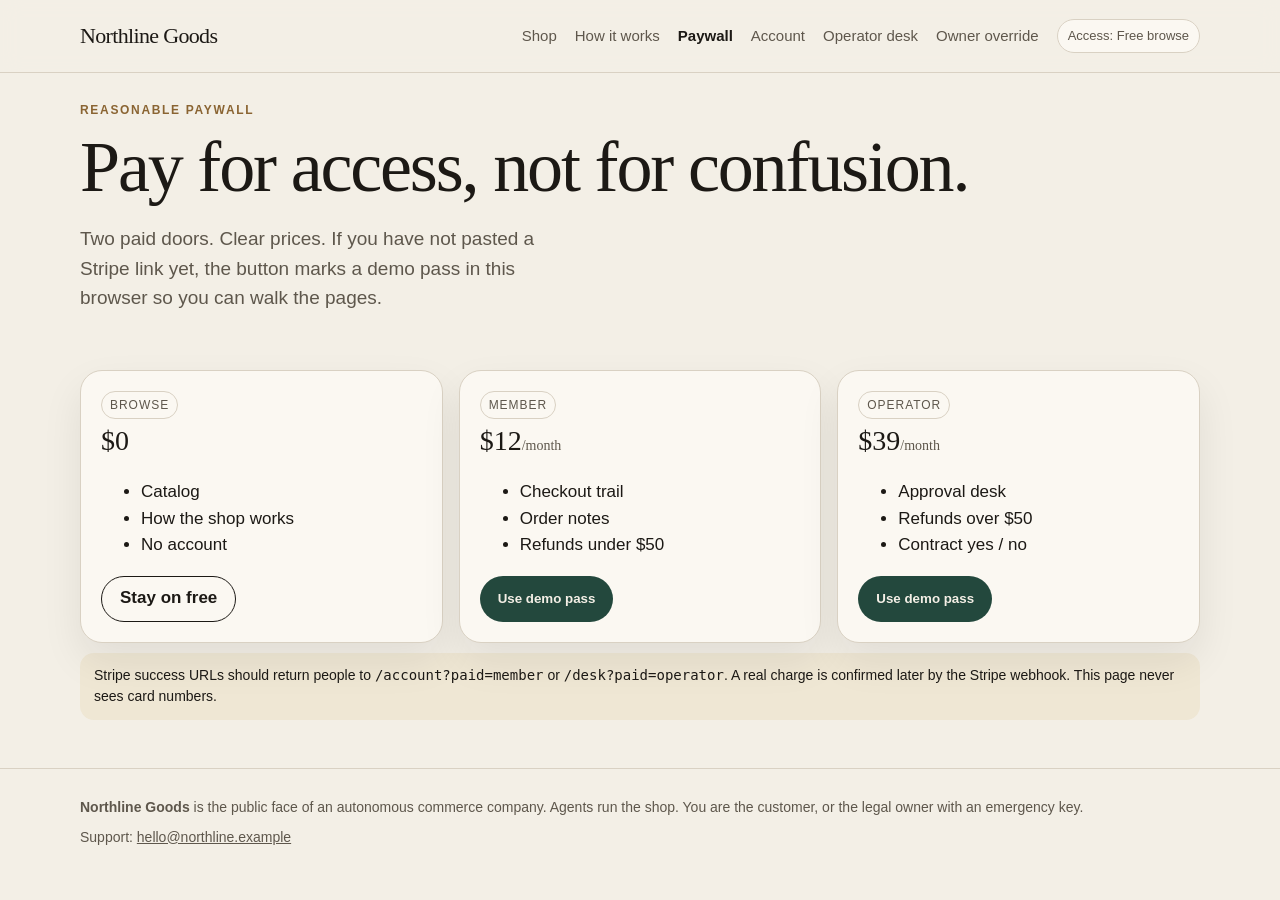
==== pricing.html @ 3b6906c2 "Add storefront paywall gateway for autonomous commerce" ====
<!DOCTYPE html>
<html lang="en">
<head>
  <meta charset="utf-8">
  <meta name="viewport" content="width=device-width, initial-scale=1">
  <title>Paywall · Northline Goods</title>
  <link rel="stylesheet" href="/css/site.css">
</head>
<body>
  <header class="topbar" data-header></header>
  <main class="wrap">
    <section>
      <div class="kicker">Reasonable paywall</div>
      <h1>Pay for access, not for confusion.</h1>
      <p class="lede">Two paid doors. Clear prices. If you have not pasted a Stripe link yet, the button marks a demo pass in this browser so you can walk the pages.</p>
    </section>
    <section class="grid-3" id="plans"></section>
    <section class="notice">
      Stripe success URLs should return people to <code>/account?paid=member</code> or <code>/desk?paid=operator</code>.
      A real charge is confirmed later by the Stripe webhook. This page never sees card numbers.
    </section>
  </main>
  <footer data-footer></footer>
  <script src="/js/site.js"></script>
  <script>
    Northline.boot("pricing").then((config) => {
      const plans = [
        { name: "Browse", price: "0", unit: "", points: ["Catalog", "How the shop works", "No account"], tier: "free", link: "" },
        { name: "Member", price: config.memberPrice, unit: "/month", points: ["Checkout trail", "Order notes", "Refunds under $50"], tier: "member", link: config.memberLink },
        { name: "Operator", price: config.operatorPrice, unit: "/month", points: ["Approval desk", "Refunds over $50", "Contract yes / no"], tier: "operator", link: config.operatorLink }
      ];
      document.getElementById("plans").innerHTML = plans.map((plan) => `
        <article class="card">
          <div class="tag">${plan.name}</div>
          <div class="price">$${plan.price}<span class="small muted">${plan.unit}</span></div>
          <ul>${plan.points.map((p) => `<li>${p}</li>`).join("")}</ul>
          ${plan.tier === "free"
            ? `<a class="btn secondary" href="/shop">Stay on free</a>`
            : `<button class="btn green" data-plan="${plan.tier}">${plan.link ? "Pay with Stripe" : "Use demo pass"}</button>`}
        </article>
      `).join("");
      document.querySelectorAll("[data-plan]").forEach((btn) => {
        btn.addEventListener("click", () => {
          const plan = btn.getAttribute("data-plan");
          Northline.pay(plan === "member" ? config.memberLink : config.operatorLink, plan);
        });
      });
    });
  </script>
</body>
</html>
---- css/site.css ----
:root {
  --paper: #f3efe6;
  --paper-2: #e7e1d4;
  --ink: #1c1915;
  --muted: #5e574c;
  --line: #d9d1c3;
  --green: #23483d;
  --green-2: #2f6a58;
  --gold: #8a6432;
  --danger: #8b3a2f;
  --card: #fbf8f2;
  --shadow: 0 18px 40px rgba(28, 25, 21, 0.08);
  --serif: "Iowan Old Style", "Palatino Linotype", Palatino, Georgia, serif;
  --sans: "Avenir Next", "Segoe UI", Helvetica, Arial, sans-serif;
}

* { box-sizing: border-box; }
html { scroll-behavior: smooth; }
body {
  margin: 0;
  background: var(--paper);
  color: var(--ink);
  font-family: var(--sans);
  font-size: 17px;
  line-height: 1.55;
}
a { color: inherit; }
img { max-width: 100%; display: block; }
button, .btn {
  font-family: inherit;
  cursor: pointer;
  border: 0;
  text-decoration: none;
  display: inline-flex;
  align-items: center;
  justify-content: center;
  gap: 8px;
  min-height: 46px;
  padding: 0 18px;
  border-radius: 999px;
  background: var(--ink);
  color: #f7f3ea;
  font-weight: 600;
}
.btn.secondary { background: transparent; color: var(--ink); border: 1px solid var(--ink); }
.btn.green { background: var(--green); color: #f4efe6; }
.btn:disabled { opacity: 0.45; cursor: not-allowed; }

.wrap { width: min(1120px, calc(100% - 32px)); margin: 0 auto; }
.topbar {
  position: sticky; top: 0; z-index: 20;
  background: rgba(243, 239, 230, 0.92);
  backdrop-filter: blur(10px);
  border-bottom: 1px solid var(--line);
}
.topbar .wrap { display: flex; align-items: center; justify-content: space-between; gap: 16px; min-height: 72px; }
.brand { font-family: var(--serif); font-size: 22px; text-decoration: none; letter-spacing: -0.03em; }
.nav { display: flex; gap: 18px; align-items: center; flex-wrap: wrap; }
.nav a { text-decoration: none; color: var(--muted); font-size: 15px; }
.nav a[aria-current="page"] { color: var(--ink); font-weight: 650; }
.tier-pill {
  border: 1px solid var(--line);
  background: var(--card);
  border-radius: 999px;
  padding: 6px 10px;
  font-size: 13px;
  color: var(--muted);
}

.hero { display: grid; grid-template-columns: 1.1fr 0.9fr; gap: 40px; padding: 56px 0 24px; align-items: center; }
.kicker { letter-spacing: 0.14em; text-transform: uppercase; font-size: 12px; color: var(--gold); font-weight: 700; }
h1, h2, h3 { font-family: var(--serif); letter-spacing: -0.03em; line-height: 1.05; font-weight: 500; }
h1 { font-size: clamp(40px, 6vw, 72px); margin: 10px 0 16px; }
h2 { font-size: clamp(30px, 4vw, 44px); margin: 0 0 12px; }
h3 { font-size: 26px; margin: 0 0 8px; }
.lede { font-size: 19px; color: var(--muted); max-width: 46ch; }
.actions { display: flex; gap: 12px; flex-wrap: wrap; margin-top: 22px; }
.hero-card, .card, .lock {
  background: var(--card);
  border: 1px solid var(--line);
  border-radius: 22px;
  box-shadow: var(--shadow);
}
.hero-card { overflow: hidden; }
.hero-card img { height: 420px; width: 100%; object-fit: cover; }
.hero-card div { padding: 16px 18px 18px; }
.muted { color: var(--muted); }
.small { font-size: 14px; }

.grid-3, .grid-2 { display: grid; gap: 16px; }
.grid-3 { grid-template-columns: repeat(3, 1fr); }
.grid-2 { grid-template-columns: 1fr 1fr; }
section { padding: 28px 0 10px; }
.card, .lock { padding: 20px; }
.card img { border-radius: 14px; height: 210px; width: 100%; object-fit: cover; margin-bottom: 12px; }
.price { font-family: var(--serif); font-size: 28px; }
.tag {
  display: inline-block;
  font-size: 12px;
  letter-spacing: 0.08em;
  text-transform: uppercase;
  border: 1px solid var(--line);
  border-radius: 999px;
  padding: 4px 8px;
  color: var(--muted);
}
.lock { border-style: dashed; background: #f7f1e4; }
.lock strong { color: var(--gold); }
.steps { counter-reset: step; display: grid; gap: 12px; }
.steps article { display: grid; grid-template-columns: 42px 1fr; gap: 12px; align-items: start; }
.steps article::before {
  counter-increment: step;
  content: counter(step);
  width: 42px; height: 42px; border-radius: 50%;
  display: grid; place-items: center;
  background: var(--green); color: #f4efe6; font-weight: 700;
}
table { width: 100%; border-collapse: collapse; background: var(--card); border-radius: 16px; overflow: hidden; }
th, td { text-align: left; padding: 12px 14px; border-bottom: 1px solid var(--line); vertical-align: top; }
th { font-size: 13px; letter-spacing: 0.06em; text-transform: uppercase; color: var(--muted); }
input, select, textarea {
  width: 100%;
  border: 1px solid var(--line);
  background: #fff;
  border-radius: 12px;
  min-height: 46px;
  padding: 10px 12px;
  font: inherit;
  color: var(--ink);
}
label { display: block; font-size: 14px; margin: 12px 0 6px; }
.notice {
  background: #efe7d4;
  border-radius: 14px;
  padding: 12px 14px;
  font-size: 14px;
}
footer { margin-top: 48px; border-top: 1px solid var(--line); padding: 28px 0 40px; color: var(--muted); font-size: 14px; }
.status-dot { width: 10px; height: 10px; border-radius: 50%; display: inline-block; background: #2f6a58; margin-right: 6px; }
.status-dot.wait { background: #b8883d; }
.status-dot.stop { background: var(--danger); }
.menu-btn { display: none; background: transparent; color: var(--ink); border: 1px solid var(--line); }

@media (max-width: 800px) {
  .hero, .grid-3, .grid-2 { grid-template-columns: 1fr; }
  .hero-card img { height: 240px; }
  .menu-btn { display: inline-flex; }
  .nav { display: none; width: 100%; padding-bottom: 12px; }
  .nav.open { display: flex; }
  .topbar .wrap { flex-wrap: wrap; }
}
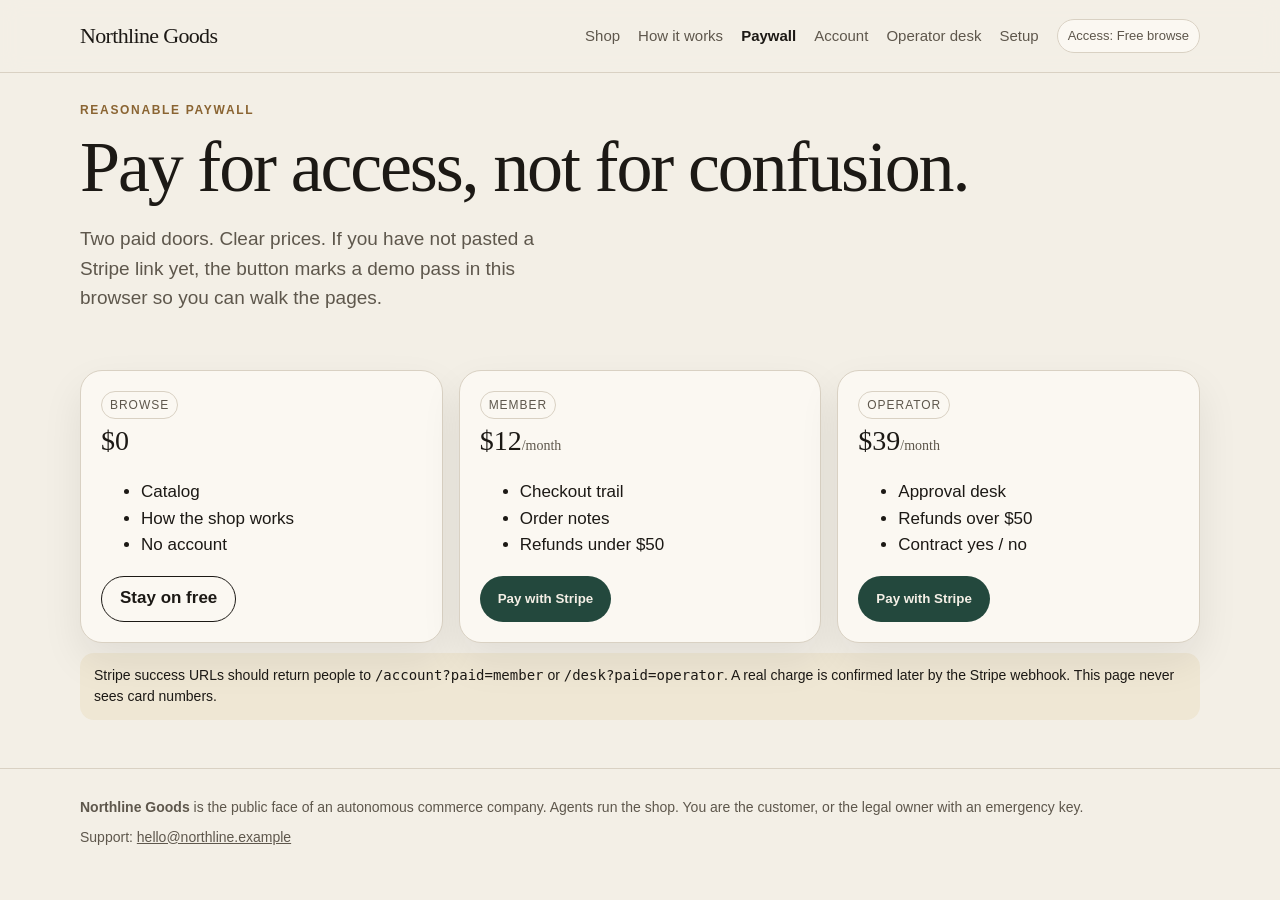
==== commit 841e3bcd: "Add Stripe checkout and a setup page for payment links" ====
--- a/pricing.html
+++ b/pricing.html
@@ -36,13 +36,13 @@
           <ul>${plan.points.map((p) => `<li>${p}</li>`).join("")}</ul>
           ${plan.tier === "free"
             ? `<a class="btn secondary" href="/shop">Stay on free</a>`
-            : `<button class="btn green" data-plan="${plan.tier}">${plan.link ? "Pay with Stripe" : "Use demo pass"}</button>`}
+            : `<button class="btn green" data-plan="${plan.tier}">Pay with Stripe</button>`}
         </article>
       `).join("");
       document.querySelectorAll("[data-plan]").forEach((btn) => {
         btn.addEventListener("click", () => {
           const plan = btn.getAttribute("data-plan");
-          Northline.pay(plan === "member" ? config.memberLink : config.operatorLink, plan);
+          Northline.pay(plan);
         });
       });
     });
